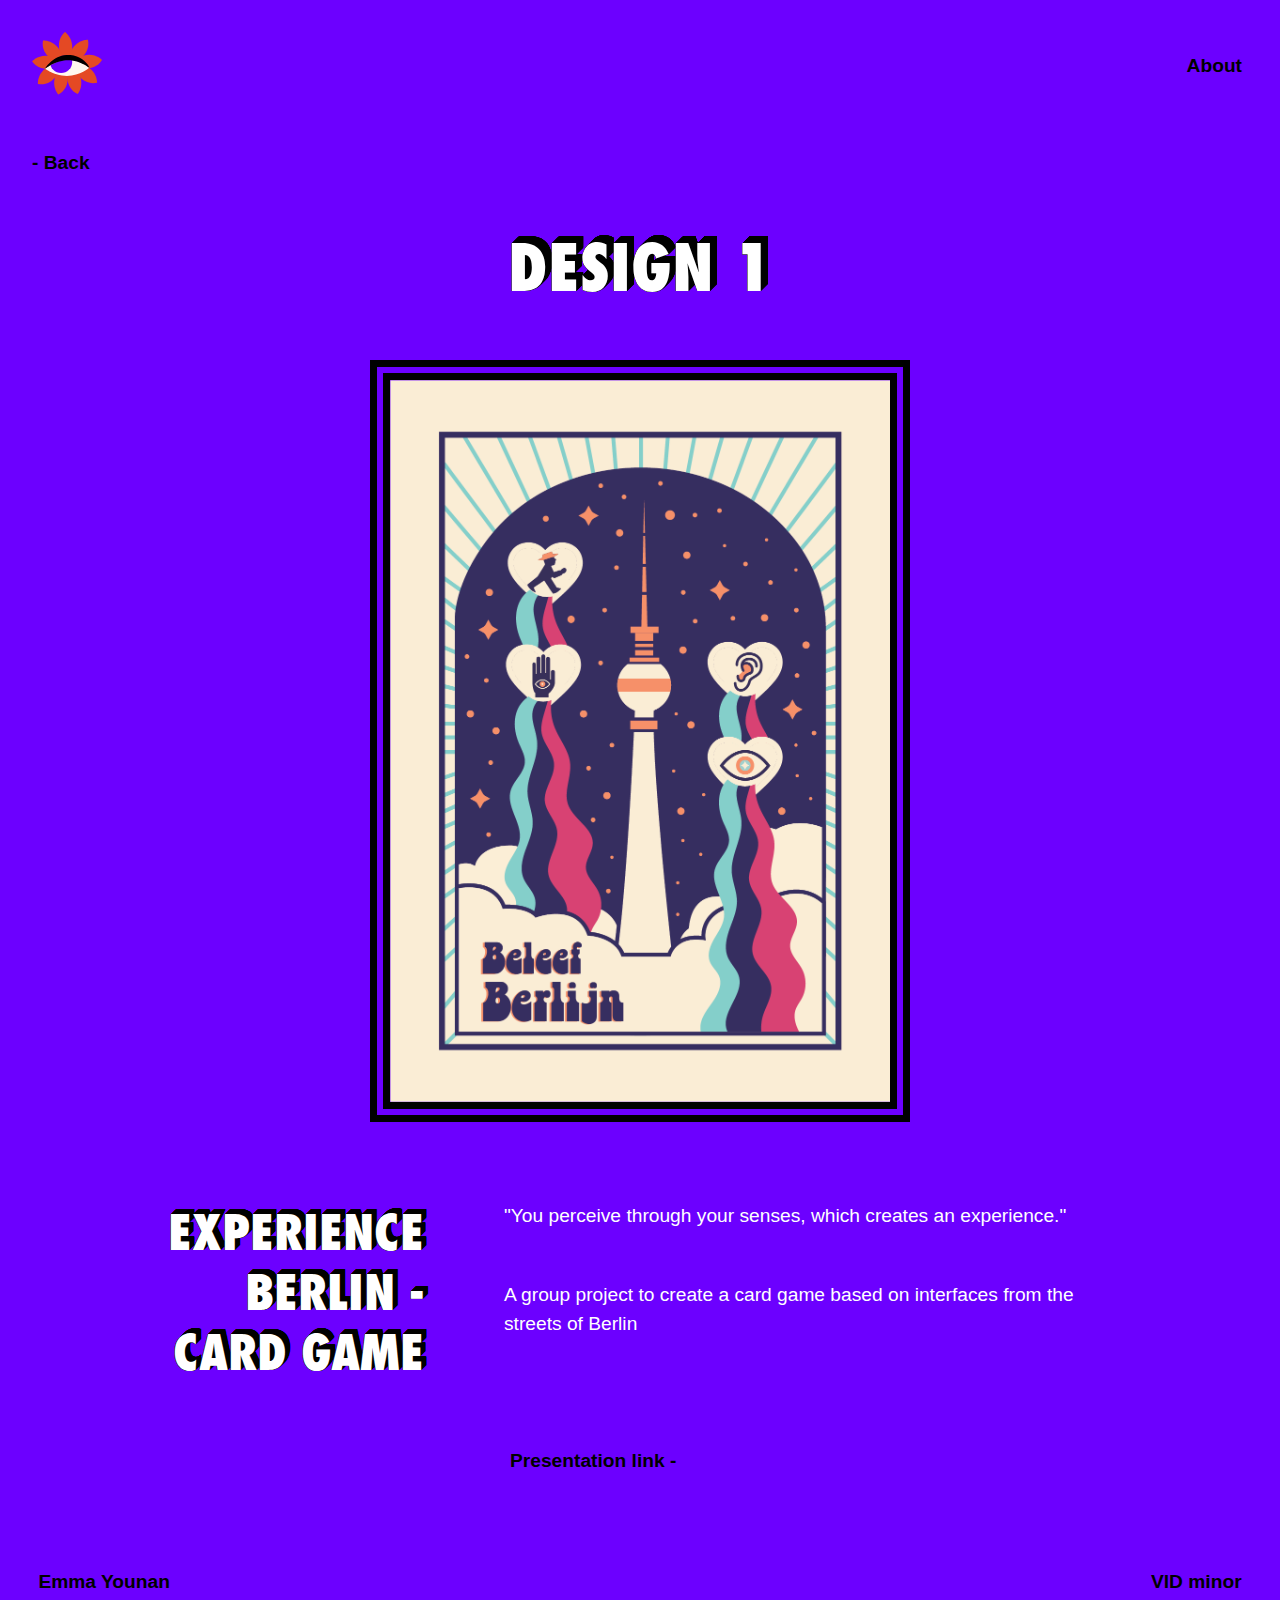
==== design1.html @ 6949d757 "vid-minor pages" ====
<!DOCTYPE html>
<html lang="en">
<head>
    <meta charset="UTF-8">
    <meta name="viewport" content="width=device-width, initial-scale=1.0">
    <title>Design 1</title>
    <link rel="stylesheet" href="styles/styles.css">
</head>
<body>
    <section class="about"> 
        <div class="about-btn-container"><button class="close-about-btn"></button></div>
        <div class="text-container">
            <h3>About</h3>
            <p>text</p>
        </div>
    </section>
    <main class="main-details">
        <header class="header">
            <a href="index.html">
                <svg version="1.1" id="eye-Layer_1" xmlns="http://www.w3.org/2000/svg" xmlns:xlink="http://www.w3.org/1999/xlink" x="0px" y="0px"
                    viewBox="0 0 119.2 106.5" style="enable-background:new 0 0 119.2 106.5;" xml:space="preserve">
                <style type="text/css">
                    .st0{fill:#E44924;}
                    .st1{clip-path:url(#SVGID_2_);fill:#6C00FF;}
                </style>
                <path class="st0" d="M49.8,40.5c0,0-12.3-24.4,6.4-40.5c0,0,18.8,12.7,9.9,40.1L49.8,40.5z"/>
                <path class="st0" d="M39.1,50.1c0,0-24.9-11.3-20.4-35.5c0,0,22.6-2,32.9,25L39.1,50.1z"/>
                <path class="st0" d="M39.6,60.7c0,0-25.6,9.6-39.6-10.7c0,0,14.6-17.4,41-5.6L39.6,60.7z"/>
                <path class="st0" d="M45.5,68c0,0-11.3,24.9-35.5,20.4c0,0-2-22.6,25-32.9L45.5,68z"/>
                <path class="st0" d="M80.1,59.9c0,0,26,8.6,39.1-12.3c0,0-15.3-16.8-41.2-3.9L80.1,59.9z"/>
                <path class="st0" d="M74.5,67.4c0,0,12.3,24.4,36.3,19c0,0,1-22.7-26.3-31.9L74.5,67.4z"/>
                <path class="st0" d="M60.3,68.6c0,0,6.3,26.6-15.6,37.9c0,0-15.4-16.7-0.4-41.4L60.3,68.6z"/>
                <path class="st0" d="M60.7,68.6c0,0-5.3,26.8,17.1,37.2c0,0,14.7-17.3-1.3-41.3L60.7,68.6z"/>
                <path class="st0" d="M76.2,49.4c0,0,24.4-12.3,19-36.3c0,0-22.7-1-31.9,26.3L76.2,49.4z"/>
                <g>
                    <defs>
                        <path id="SVGID_1_" d="M22,62.7c0,0,19.1-15.4,39.3-15.6s36.3,13.9,36.3,13.9S65.1,91,22,62.7z"/>
                    </defs>
                    <use xlink:href="#SVGID_1_"  style="overflow:visible;fill:#FFF8EF;"/>
                    <clipPath id="SVGID_2_">
                        <use xlink:href="#SVGID_1_"  style="overflow:visible;"/>
                    </clipPath>
                    <circle class="st1" cx="40" cy="51.1" r="18.9">
                        <animate id="s1" attributeName="cx" from="40" to="80" begin='0;s2.end' dur="3s" />
                        <animate id="s2" attributeName="cx" from="80" to="40" begin='s1.end;' dur="3s"/>
                    </circle>
                </g>
                <path d="M97.6,61.1c0,0-7-6.4-18.8-10.2c-1.4-0.5-2.9-0.9-4.5-1.2c-8.4-2-18.8-2.4-30.3,1.4c-1.5,0.5-3.1,1.1-4.7,1.7
                    C33.8,55,28,58.2,22,62.7c0,0,5.9-11,18.3-18c1.1-0.6,2.2-1.2,3.3-1.7c4.3-2,9.3-3.5,15-3.8c6.9-0.4,10.7,0.3,15.1,1.6
                    c0.9,0.3,1.8,0.6,2.7,0.9C90.3,46.9,97.6,58.3,97.6,61.1z"/>
                </svg>
            </a>
            <button class="about-btn">About</button>
        </header>
        <div class="back-btn"><a class="back" href="index.html#design1">- Back</a></div>
        <section class="details">
            <h2 class="h2-details">Design 1</h2>
            <a href="https://drive.google.com/file/d/1PI62v6zSw05fAwdqCUBrYeKnzYurOnIq/view?usp=sharing"><img class="image-design1" src="images/back2.png" alt=""></a>
            <div class="body-text-container">
                <h3 class="h3">EXPERIENCE BERLIN - card game</h3>    
                <p class="body-text"> "You perceive through your senses, which creates an experience."
                                      <span class="p-span">A group project to create a card game based on interfaces from the streets of Berlin</span>
                                      <span class="p-span"></span></p>
            </div>   
            <a class="demo-link" href="https://drive.google.com/file/d/1PI62v6zSw05fAwdqCUBrYeKnzYurOnIq/view?usp=sharing">Presentation link -</a>
        </section>
    </main>
    <footer class="details-footer">
        <p>Emma Younan</p>
        <p>VID minor</p>
    </footer>
    <script src="js/main.js"></script>
</body>
</html>
---- styles/styles.css ----
@font-face {
    font-family: Futura-condensed;
    src: url(../fonts/Futura\ Condensed\ Extra\ Bold.otf);
}

body {
    margin: 0px;
    background-color: #6C00FF;
}

.home-main { 
    height: 100vh;
    height: calc(var(--vh, 1vh) * 100);
    scroll-snap-type: y mandatory;
    -webkit-scroll-snap-destination: 0% 0%;
    -webkit-overflow-scrolling: touch;
    overflow-x: hidden;
    overflow-y: auto;
}

.scroll-container {
    max-width: 100%;
    margin: 0 auto;
    margin-top: 100px;
    display: flex;
    flex-wrap: nowrap;
    overflow-x: auto;
    overflow-y: hidden;
    scroll-snap-type: x mandatory;
    -webkit-scroll-snap-destination: 0% 0%;
    -webkit-overflow-scrolling: touch;
    position: relative;
    z-index: 2;
}

.scroll-container::-webkit-scrollbar {
    display: none;
}

h2 {
    scroll-snap-align: center;
    padding-left: 2.1em;
    padding-right: 2.1em;
    color: #000000;
    font-family: Futura-condensed;
    font-size: 4em;
    text-transform: uppercase;
}

.about {
    position: absolute;
    background-color: #E44924;
    height: 100vh;
    height: calc(var(--vh, 1vh) * 100);
    left: 0px;
    right: 0px;
    top: -100%;
    z-index: 5;
    transition: all .5s ease-in-out;
}

.show-about {
    transition: all .5s ease-in-out;
    top: 0;
}

.text-container {
    display: flex;
    justify-content: space-between;
    width: 600px;
    margin: 0 auto;
    margin-top: 150px;
}

.about-btn {
    border: none;
    background-color: transparent;
    font-family: Arial, Helvetica, sans-serif;
    font-weight: bold;
    font-size: 1.2rem;
    color: #000000;
}

.about-btn:hover {
    color: #E44924;
}

.about-btn:focus{
    outline: none;
 }

.about h3 {
    font-size: 5em;
    margin: 0;
    text-shadow: 0px 0px 0px #000000,
    0.1px -0.1px 0px #000000,
    0.2px -0.2px 0px #000000,
    0.3px -0.3px 0px #000000,
    0.4px -0.4px 0px #000000,
    0.5px -0.5px 0px #000000,
    0.6px -0.6px 0px #000000,
    0.7px -0.7px 0px #000000,
    0.8px -0.8px 0px #000000,
    0.9px -0.9px 0px #000000,
    1px -1px 0px #000000,
    1.1px -1.1px 0px #000000,
    1.2px -1.2px 0px #000000,
    1.3px -1.3px 0px #000000,
    1.4px -1.4px 0px #000000,
    1.5px -1.5px 0px #000000,
    1.6px -1.6px 0px #000000,
    1.7px -1.7px 0px #000000,
    1.8px -1.8px 0px #000000,
    1.9px -1.9px 0px #000000,
    2px -2px 0px #000000,
    2.1px -2.1px 0px #000000,
    2.2px -2.2px 0px #000000,
    2.3px -2.3px 0px #000000,
    2.4px -2.4px 0px #000000,
    2.5px -2.5px 0px #000000,
    2.6px -2.6px 0px #000000,
    2.7px -2.7px 0px #000000,
    2.8px -2.8px 0px #000000,
    2.9px -2.9px 0px #000000,
    3px -3px 0px #000000,
    3.1px -3.1px 0px #000000,
    3.2px -3.2px 0px #000000,
    3.3px -3.3px 0px #000000,
    3.4px -3.4px 0px #000000,
    3.5px -3.5px 0px #000000,
    3.6px -3.6px 0px #000000,
    3.7px -3.7px 0px #000000,
    3.8px -3.8px 0px #000000,
    3.9px -3.9px 0px #000000,
    4px -4px 0px #000000,
    4.1px -4.1px 0px #000000,
    4.2px -4.2px 0px #000000,
    4.3px -4.3px 0px #000000,
    4.4px -4.4px 0px #000000,
    4.5px -4.5px 0px #000000,
    4.6px -4.6px 0px #000000,
    4.7px -4.7px 0px #000000,
    4.8px -4.8px 0px #000000,
    4.9px -4.9px 0px #000000,
    5px -5px 0px #000000,
    5.1px -5.1px 0px #000000,
    5.2px -5.2px 0px #000000,
    5.3px -5.3px 0px #000000,
    5.4px -5.4px 0px #000000,
    5.5px -5.5px 0px #000000,
    5.6px -5.6px 0px #000000,
    5.7px -5.7px 0px #000000,
    5.8px -5.8px 0px #000000,
    5.9px -5.9px 0px #000000,
    6px -6px 0px #000000,
    6.1px -6.1px 0px #000000,
    6.2px -6.2px 0px #000000,
    6.3px -6.3px 0px #000000,
    6.4px -6.4px 0px #000000,
    6.5px -6.5px 0px #000000,
    6.6px -6.6px 0px #000000,
    6.7px -6.7px 0px #000000,
    6.8px -6.8px 0px #000000,
    6.9px -6.9px 0px #000000,
    7px -7px 0px #000000;
    color: white;
}

.about p {
    color: black;
    width: 500px;
    padding-left: 100px;
    font-family: Arial, Helvetica, sans-serif;
    font-weight: bold;
}

.about .about-btn-container {
    padding: 2rem;
}

.about .close-about-btn {
    border: none;
    background-color: transparent;
    float: right;
    cursor: pointer;
    width: 40px;
    height: 40px;
    position: relative;
}

.about .close-about-btn:focus {
    outline: none;
}

.about .close-about-btn:before {
    content: "";
    background-color: black;
    width: 0.4em;
    height: 3em;
    top: 0;
    z-index: 1;
    position: absolute;
    transform: rotate(45deg);
}

.about .close-about-btn:after {
    content: "";
    background-color: black;
    width: 0.4em;
    height: 3em;
    top: 0;
    z-index: 1;
    position: absolute;
    transform: rotate(-45deg);
}

.about .close-about-btn:hover:before {
    background-color: #ffffff;
}

.about .close-about-btn:hover:after {
    background-color: #ffffff;
}

h2:hover {
    text-shadow: 0px 0px 0px #000000,
    0.1px -0.1px 0px #000000,
    0.2px -0.2px 0px #000000,
    0.3px -0.3px 0px #000000,
    0.4px -0.4px 0px #000000,
    0.5px -0.5px 0px #000000,
    0.6px -0.6px 0px #000000,
    0.7px -0.7px 0px #000000,
    0.8px -0.8px 0px #000000,
    0.9px -0.9px 0px #000000,
    1px -1px 0px #000000,
    1.1px -1.1px 0px #000000,
    1.2px -1.2px 0px #000000,
    1.3px -1.3px 0px #000000,
    1.4px -1.4px 0px #000000,
    1.5px -1.5px 0px #000000,
    1.6px -1.6px 0px #000000,
    1.7px -1.7px 0px #000000,
    1.8px -1.8px 0px #000000,
    1.9px -1.9px 0px #000000,
    2px -2px 0px #000000,
    2.1px -2.1px 0px #000000,
    2.2px -2.2px 0px #000000,
    2.3px -2.3px 0px #000000,
    2.4px -2.4px 0px #000000,
    2.5px -2.5px 0px #000000,
    2.6px -2.6px 0px #000000,
    2.7px -2.7px 0px #000000,
    2.8px -2.8px 0px #000000,
    2.9px -2.9px 0px #000000,
    3px -3px 0px #000000,
    3.1px -3.1px 0px #000000,
    3.2px -3.2px 0px #000000,
    3.3px -3.3px 0px #000000,
    3.4px -3.4px 0px #000000,
    3.5px -3.5px 0px #000000,
    3.6px -3.6px 0px #000000,
    3.7px -3.7px 0px #000000,
    3.8px -3.8px 0px #000000,
    3.9px -3.9px 0px #000000,
    4px -4px 0px #000000,
    4.1px -4.1px 0px #000000,
    4.2px -4.2px 0px #000000,
    4.3px -4.3px 0px #000000,
    4.4px -4.4px 0px #000000,
    4.5px -4.5px 0px #000000,
    4.6px -4.6px 0px #000000,
    4.7px -4.7px 0px #000000,
    4.8px -4.8px 0px #000000,
    4.9px -4.9px 0px #000000,
    5px -5px 0px #000000,
    5.1px -5.1px 0px #000000,
    5.2px -5.2px 0px #000000,
    5.3px -5.3px 0px #000000,
    5.4px -5.4px 0px #000000,
    5.5px -5.5px 0px #000000,
    5.6px -5.6px 0px #000000,
    5.7px -5.7px 0px #000000,
    5.8px -5.8px 0px #000000,
    5.9px -5.9px 0px #000000,
    6px -6px 0px #000000,
    6.1px -6.1px 0px #000000,
    6.2px -6.2px 0px #000000,
    6.3px -6.3px 0px #000000,
    6.4px -6.4px 0px #000000,
    6.5px -6.5px 0px #000000,
    6.6px -6.6px 0px #000000,
    6.7px -6.7px 0px #000000,
    6.8px -6.8px 0px #000000,
    6.9px -6.9px 0px #000000,
    7px -7px 0px #000000;
    color: white;
}

.scroll-container a:nth-of-type(1) article h2 {
    padding-left: 8em;
    width: 263px;
}

.scroll-container a:nth-of-type(2) article h2 {
    width: 703px;
}

.scroll-container a:nth-of-type(3) article h2 {
    width: 469px;
}

.scroll-container a:nth-of-type(4) article h2 {
    width: 525px;
}

.scroll-container a:nth-of-type(5) article h2 {
    width: 410px;
}

.scroll-container a:nth-of-type(6) article h2 {
    width: 414px;
}

.scroll-container a:nth-of-type(7) article h2 {
    width: 350px;
}

.scroll-container a:nth-of-type(8) article h2 {
    width: 260px;
}

.scroll-container a:nth-of-type(9) article h2 {
    padding-right: 7em;
    width: 263px;
}

.home-footer {
    position: absolute;
    bottom: 20px;
    display: flex;
    flex-direction: row;
    justify-content: space-between;
    margin: 0 auto;
    left: 40px;
    right: 40px;
    font-family: Arial, Helvetica, sans-serif;
    font-weight: bold;
    font-size: 1.2em;
    color: #000000;
}

.details-footer {
    display: flex;
    justify-content: space-between;
    font-family: Arial, Helvetica, sans-serif;
    font-weight: bold;
    padding-right: 2em;
    padding-left: 2em;
    font-size: 1.2em;
    color: #000000;
}

a {
    text-decoration: none;
    color: #000000;
}

a:hover {
    text-decoration: none;
    color: #E44924;
}

.header {
    display: flex;
    justify-content: space-between;
    padding: 2rem;
    font-family: Arial, Helvetica, sans-serif;
    font-weight: bold;
    font-size: 1.2em;
}

#eye-Layer_1 {
    width: 70px;
}

#eye-Layer_1:hover {
    animation-name: rotate-eye;
    animation-duration: 2s;
    animation-iteration-count: infinite;
}

@keyframes rotate-eye {
    0% {

    }
    100% {
        transform: rotate(360deg);
    }   
}

main section.details {
    height: 100%;
}

main section.details img {
    width: 100%;
    margin: 0 auto;
    display: block;
}

main section.details h2.h2-details {
    padding: 0;
    text-align: center;
    text-shadow: 0px 0px 0px #000000,
    0.1px -0.1px 0px #000000,
    0.2px -0.2px 0px #000000,
    0.3px -0.3px 0px #000000,
    0.4px -0.4px 0px #000000,
    0.5px -0.5px 0px #000000,
    0.6px -0.6px 0px #000000,
    0.7px -0.7px 0px #000000,
    0.8px -0.8px 0px #000000,
    0.9px -0.9px 0px #000000,
    1px -1px 0px #000000,
    1.1px -1.1px 0px #000000,
    1.2px -1.2px 0px #000000,
    1.3px -1.3px 0px #000000,
    1.4px -1.4px 0px #000000,
    1.5px -1.5px 0px #000000,
    1.6px -1.6px 0px #000000,
    1.7px -1.7px 0px #000000,
    1.8px -1.8px 0px #000000,
    1.9px -1.9px 0px #000000,
    2px -2px 0px #000000,
    2.1px -2.1px 0px #000000,
    2.2px -2.2px 0px #000000,
    2.3px -2.3px 0px #000000,
    2.4px -2.4px 0px #000000,
    2.5px -2.5px 0px #000000,
    2.6px -2.6px 0px #000000,
    2.7px -2.7px 0px #000000,
    2.8px -2.8px 0px #000000,
    2.9px -2.9px 0px #000000,
    3px -3px 0px #000000,
    3.1px -3.1px 0px #000000,
    3.2px -3.2px 0px #000000,
    3.3px -3.3px 0px #000000,
    3.4px -3.4px 0px #000000,
    3.5px -3.5px 0px #000000,
    3.6px -3.6px 0px #000000,
    3.7px -3.7px 0px #000000,
    3.8px -3.8px 0px #000000,
    3.9px -3.9px 0px #000000,
    4px -4px 0px #000000,
    4.1px -4.1px 0px #000000,
    4.2px -4.2px 0px #000000,
    4.3px -4.3px 0px #000000,
    4.4px -4.4px 0px #000000,
    4.5px -4.5px 0px #000000,
    4.6px -4.6px 0px #000000,
    4.7px -4.7px 0px #000000,
    4.8px -4.8px 0px #000000,
    4.9px -4.9px 0px #000000,
    5px -5px 0px #000000,
    5.1px -5.1px 0px #000000,
    5.2px -5.2px 0px #000000,
    5.3px -5.3px 0px #000000,
    5.4px -5.4px 0px #000000,
    5.5px -5.5px 0px #000000,
    5.6px -5.6px 0px #000000,
    5.7px -5.7px 0px #000000,
    5.8px -5.8px 0px #000000,
    5.9px -5.9px 0px #000000,
    6px -6px 0px #000000,
    6.1px -6.1px 0px #000000,
    6.2px -6.2px 0px #000000,
    6.3px -6.3px 0px #000000,
    6.4px -6.4px 0px #000000,
    6.5px -6.5px 0px #000000,
    6.6px -6.6px 0px #000000,
    6.7px -6.7px 0px #000000,
    6.8px -6.8px 0px #000000,
    6.9px -6.9px 0px #000000,
    7px -7px 0px #000000;
    color: white;
}

main section.details {
    padding-left: 10rem;
    padding-right: 10rem;
    padding-bottom: 5em;
    margin-top: 30px;
}

main section.details img {
    border: 20px double black;
}

.back {
    font-family: Arial, Helvetica, sans-serif;
    font-weight: bold;
    font-size: 1.2em;
    padding-left: 2rem;
}

.back-btn {
    margin-top: 20px;
}

.demo-link {
    font-family: Arial, Helvetica, sans-serif;
    font-weight: bold;
    font-size: 1.2em;
    padding-top: 20px;
    display: block;
    margin-left: 350px;
}

.body-text {
    font-family: Arial, Helvetica, sans-serif;
    font-size: 1.2em;
    color: #ffffff;
    line-height: 1.5em;
    width: 700px;
    margin-top: 0;
}

.body-text-container {
    display: flex;
    justify-content: space-between;
    margin-top: 80px;
}

.h3 {
    margin-top: 0;
    font-size: 3em;
    padding-right: 80px;
    width: 300px;
    text-transform: uppercase;
    text-align: right;
    font-family: Futura-condensed;
    color: #ffffff;
    text-shadow: 0px 0px 0px #000000,
    0.1px -0.1px 0px #000000,
    0.2px -0.2px 0px #000000,
    0.3px -0.3px 0px #000000,
    0.4px -0.4px 0px #000000,
    0.5px -0.5px 0px #000000,
    0.6px -0.6px 0px #000000,
    0.7px -0.7px 0px #000000,
    0.8px -0.8px 0px #000000,
    0.9px -0.9px 0px #000000,
    1px -1px 0px #000000,
    1.1px -1.1px 0px #000000,
    1.2px -1.2px 0px #000000,
    1.3px -1.3px 0px #000000,
    1.4px -1.4px 0px #000000,
    1.5px -1.5px 0px #000000,
    1.6px -1.6px 0px #000000,
    1.7px -1.7px 0px #000000,
    1.8px -1.8px 0px #000000,
    1.9px -1.9px 0px #000000,
    2px -2px 0px #000000,
    2.1px -2.1px 0px #000000,
    2.2px -2.2px 0px #000000,
    2.3px -2.3px 0px #000000,
    2.4px -2.4px 0px #000000,
    2.5px -2.5px 0px #000000,
    2.6px -2.6px 0px #000000,
    2.7px -2.7px 0px #000000,
    2.8px -2.8px 0px #000000,
    2.9px -2.9px 0px #000000,
    3px -3px 0px #000000,
    3.1px -3.1px 0px #000000,
    3.2px -3.2px 0px #000000,
    3.3px -3.3px 0px #000000,
    3.4px -3.4px 0px #000000,
    3.5px -3.5px 0px #000000,
    3.6px -3.6px 0px #000000,
    3.7px -3.7px 0px #000000,
    3.8px -3.8px 0px #000000,
    3.9px -3.9px 0px #000000,
    4px -4px 0px #000000,
    4.1px -4.1px 0px #000000,
    4.2px -4.2px 0px #000000,
    4.3px -4.3px 0px #000000,
    4.4px -4.4px 0px #000000,
    4.5px -4.5px 0px #000000,
    4.6px -4.6px 0px #000000,
    4.7px -4.7px 0px #000000,
    4.8px -4.8px 0px #000000,
    4.9px -4.9px 0px #000000,
    5px -5px 0px #000000;
}

.p-span:nth-of-type(1) {
    display: block;
    margin-top: 50px;
}

.p-span:nth-of-type(2) {
    display: block;
    margin-top: 10px;
}

img:hover {
    -webkit-filter: hue-rotate(90deg);
    filter: hue-rotate(90deg);
    /* -webkit-filter: invert(.8);
    filter: invert(.8); */
  }

a:focus {
    border: none;
    outline: none;
}

.section-imagery {
    margin-bottom: 150px;
}

section.details a img.image-design1 {
    width: 500px;
}
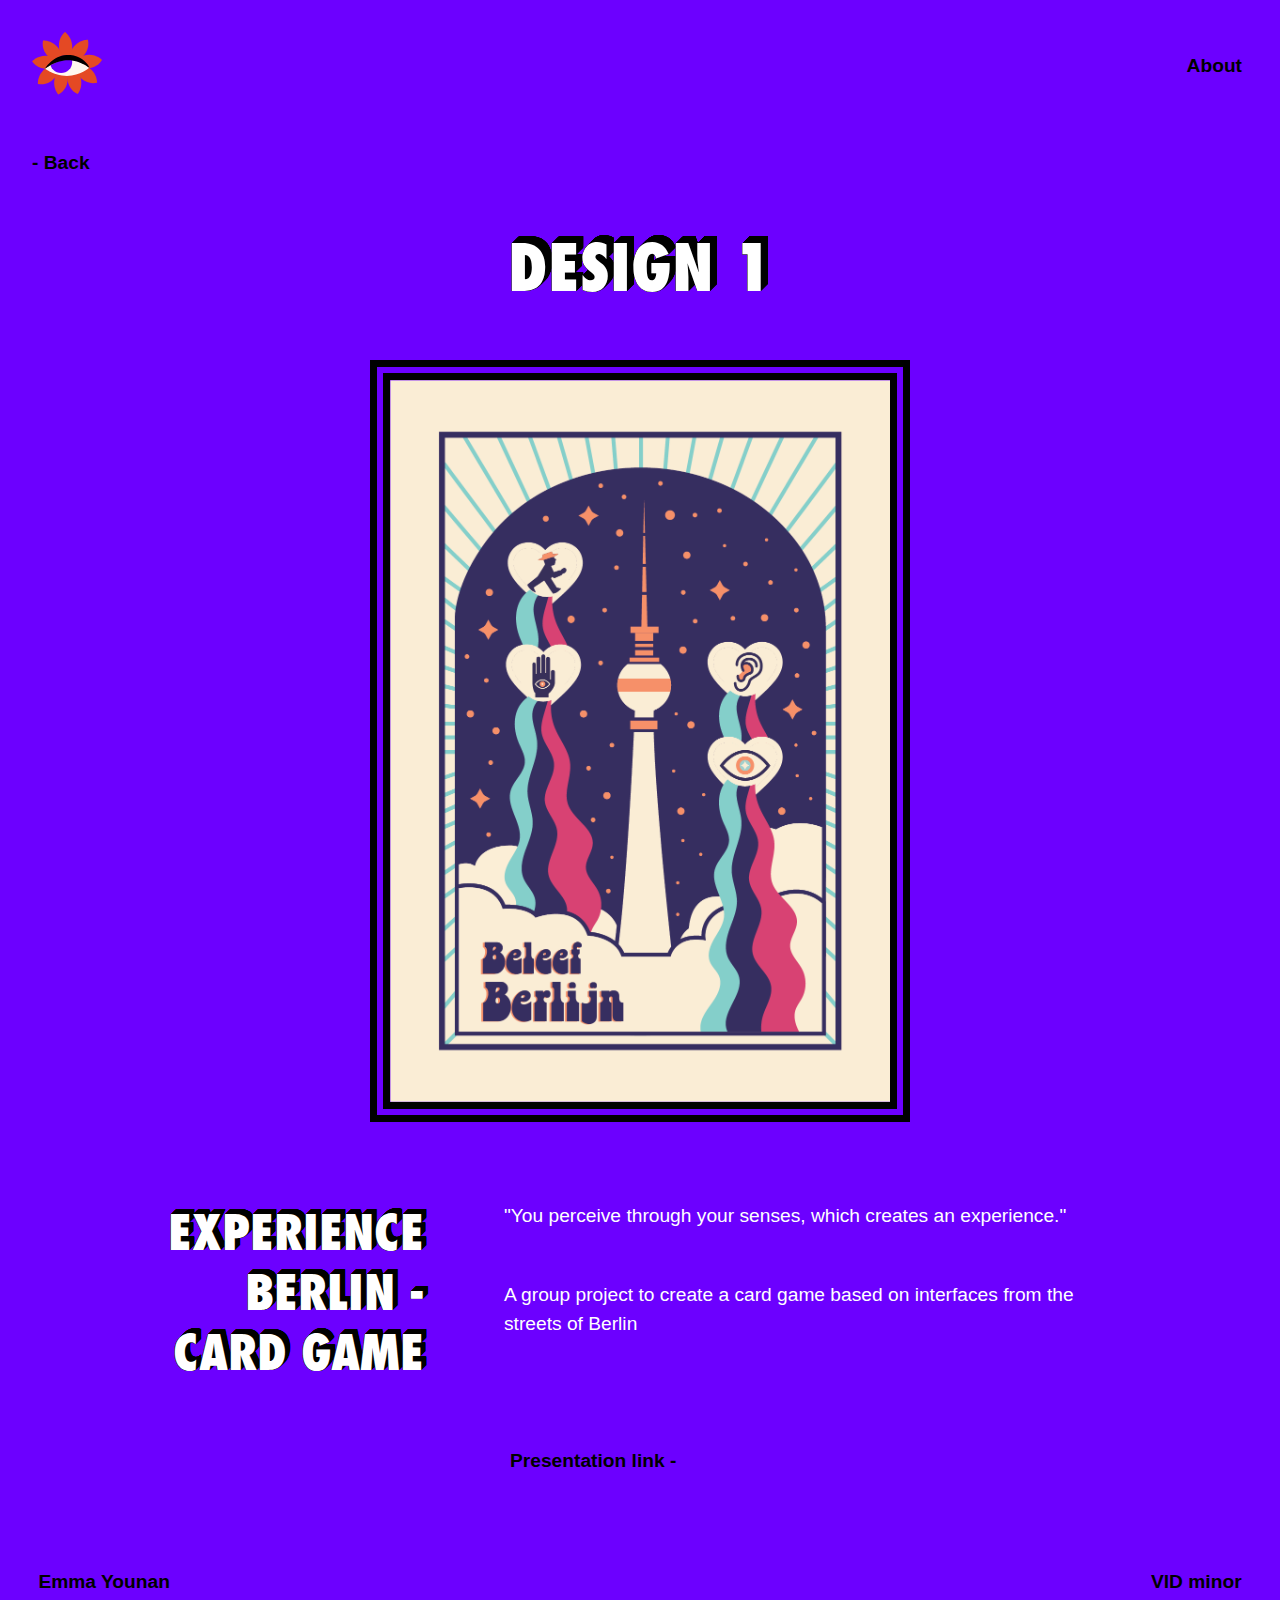
==== commit b0c99969: "about text" ====
--- a/design1.html
+++ b/design1.html
@@ -7,11 +7,11 @@
     <link rel="stylesheet" href="styles/styles.css">
 </head>
 <body>
-    <section class="about"> 
+    <section class="about">
         <div class="about-btn-container"><button class="close-about-btn"></button></div>
         <div class="text-container">
-            <h3>About</h3>
-            <p>text</p>
+            <h3 class="h3-about">VID Minor 2020</h3>
+            <p class="p-about">In this website, you will find a collection of projects that I worked on during the Visual Interface Design Minor.  With a section about developing my own illustration and animation style.</p>
         </div>
     </section>
     <main class="main-details">
--- a/styles/styles.css
+++ b/styles/styles.css
@@ -69,7 +69,7 @@
     justify-content: space-between;
     width: 600px;
     margin: 0 auto;
-    margin-top: 150px;
+    margin-top: 130px;
 }
 
 .about-btn {
@@ -89,9 +89,11 @@
     outline: none;
  }
 
-.about h3 {
+.about .h3-about {
     font-size: 5em;
     margin: 0;
+    font-family: Futura-condensed;
+    text-transform: uppercase;
     text-shadow: 0px 0px 0px #000000,
     0.1px -0.1px 0px #000000,
     0.2px -0.2px 0px #000000,
@@ -164,14 +166,17 @@
     6.9px -6.9px 0px #000000,
     7px -7px 0px #000000;
     color: white;
-}
-
-.about p {
+    text-align: right;
+}
+
+.about .p-about {
     color: black;
-    width: 500px;
-    padding-left: 100px;
+    width: 900px;
+    padding-left: 90px;
     font-family: Arial, Helvetica, sans-serif;
     font-weight: bold;
+    font-size: 1.2em;
+    line-height: 1.6em;
 }
 
 .about .about-btn-container {
@@ -624,3 +629,6 @@
     width: 500px;
 }
 
+.h3-about {
+
+}
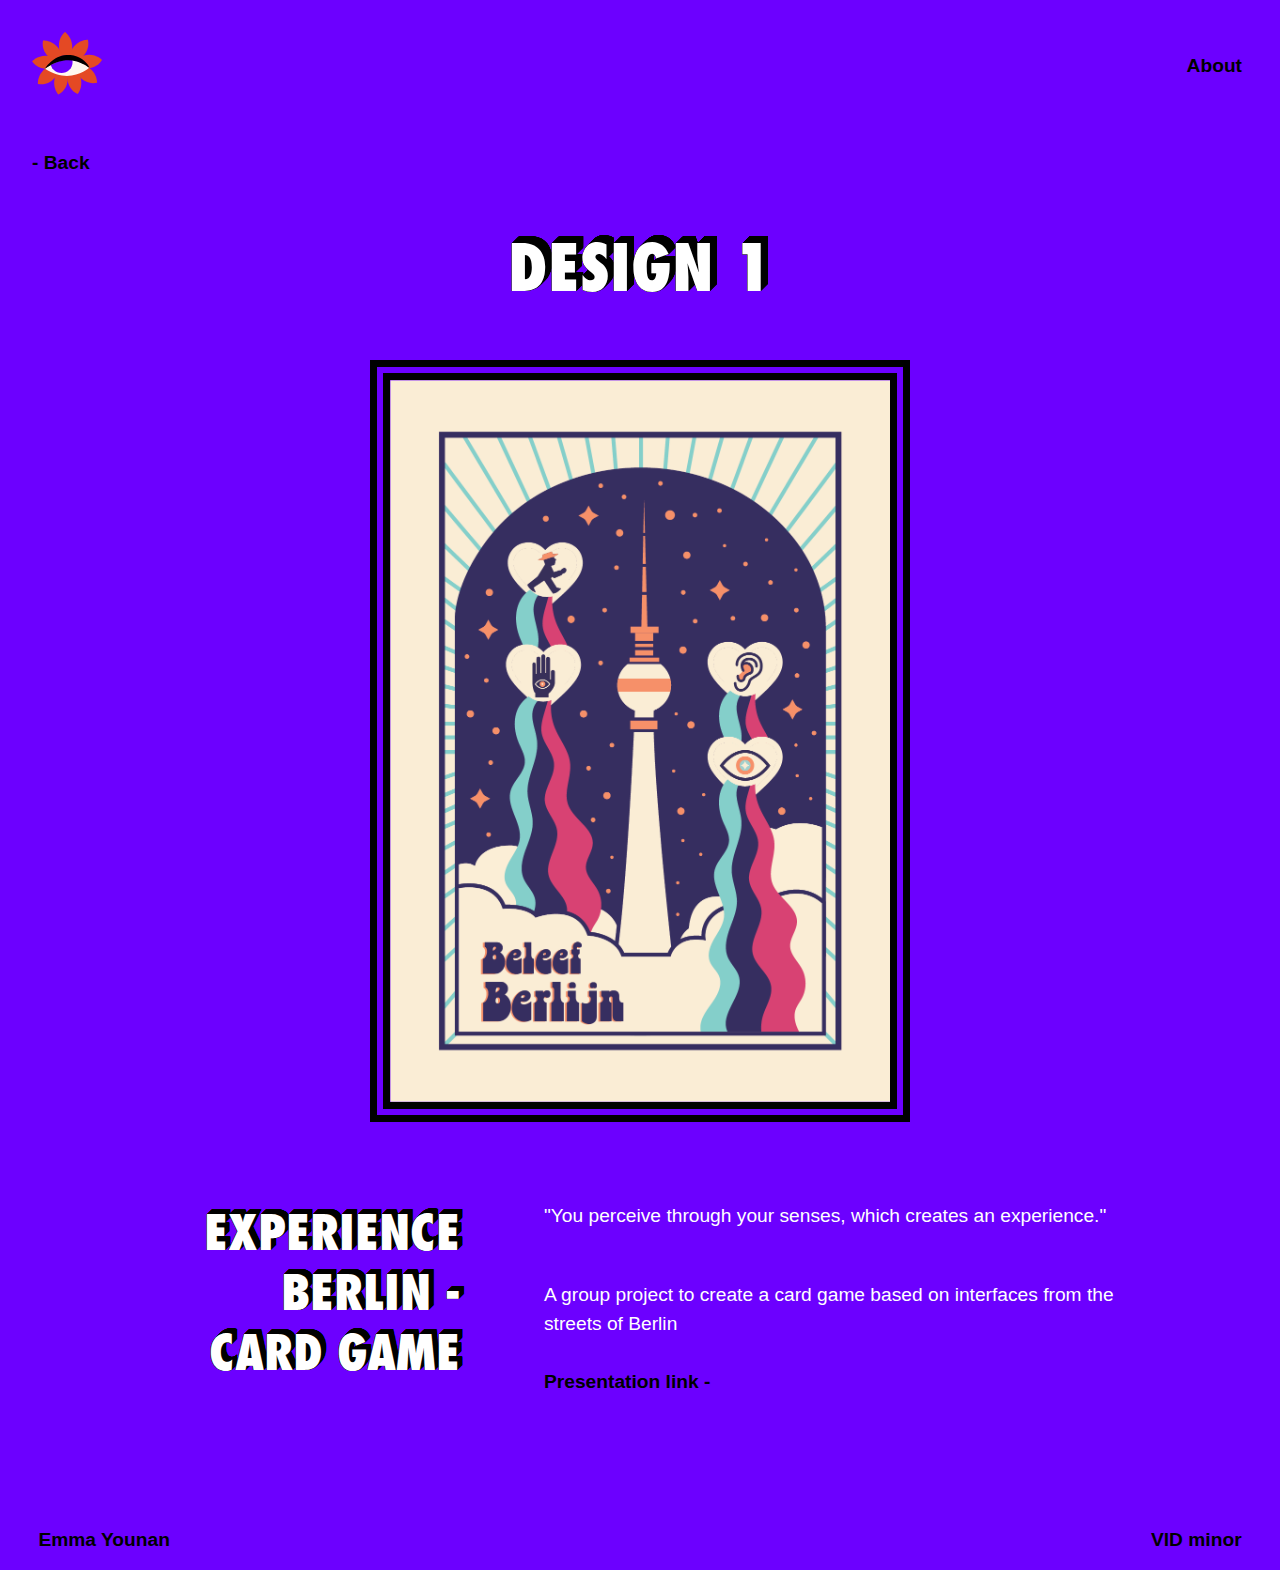
==== commit 6afb2b10: "done" ====
--- a/design1.html
+++ b/design1.html
@@ -60,9 +60,9 @@
                 <h3 class="h3">EXPERIENCE BERLIN - card game</h3>    
                 <p class="body-text"> "You perceive through your senses, which creates an experience."
                                       <span class="p-span">A group project to create a card game based on interfaces from the streets of Berlin</span>
-                                      <span class="p-span"></span></p>
+                                      <span class="p-span"></span>
+                                      <a class="demo-link" href="https://drive.google.com/file/d/1PI62v6zSw05fAwdqCUBrYeKnzYurOnIq/view?usp=sharing">Presentation link -</a></p>
             </div>   
-            <a class="demo-link" href="https://drive.google.com/file/d/1PI62v6zSw05fAwdqCUBrYeKnzYurOnIq/view?usp=sharing">Presentation link -</a>
         </section>
     </main>
     <footer class="details-footer">
--- a/styles/styles.css
+++ b/styles/styles.css
@@ -20,6 +20,7 @@
 
 .scroll-container {
     max-width: 100%;
+    height: 350px;
     margin: 0 auto;
     margin-top: 100px;
     display: flex;
@@ -37,14 +38,85 @@
     display: none;
 }
 
+.scroll-container a {
+    scroll-snap-align: center;
+    margin-right: 7em;
+    margin-left: 7em;
+}
+.scroll-container a:first-of-type {
+    margin-left: 30em;
+}
+.scroll-container a:last-of-type {
+    padding-right: 30em;
+}
+
+.scroll-container a:nth-of-type(1) article {
+    position: relative;
+    width: 265px;
+}
+.scroll-container a:nth-of-type(2) article {
+    position: relative;
+    width: 705px;
+}
+.scroll-container a:nth-of-type(3) article {
+    position: relative;
+    width: 471px;
+}
+.scroll-container a:nth-of-type(4) article {
+    position: relative;
+    width: 527px;
+}
+.scroll-container a:nth-of-type(5) article {
+    position: relative;
+    width: 412px;
+}
+.scroll-container a:nth-of-type(6) article {
+    position: relative;
+    width: 416px;
+}
+.scroll-container a:nth-of-type(7) article {
+    position: relative;
+    width: 393px;
+}
+.scroll-container a:nth-of-type(8) article {
+    position: relative;
+    width: 362px;
+}
+.scroll-container a:nth-of-type(9) article {
+    position: relative;
+    width: 265px;
+}
+
+.scroll-container article img {
+    position: absolute;
+    left: 1px;
+    right: 1px;
+    width: 300px;
+    display: block;
+    margin: 0 auto;
+}
+
 h2 {
-    scroll-snap-align: center;
-    padding-left: 2.1em;
-    padding-right: 2.1em;
     color: #000000;
     font-family: Futura-condensed;
     font-size: 4em;
     text-transform: uppercase;
+}
+
+.scroll-container h2 {
+    position: absolute;
+    left: 1px;
+    right: 1px;
+    top: 25%;
+    margin: 0 auto;
+    text-align: center;
+    margin-top: 0;
+    color: #000000;
+    font-family: Futura-condensed;
+    font-size: 4em;
+    text-transform: uppercase;
+    width: auto;
+    z-index: 2;
 }
 
 .about {
@@ -227,118 +299,8 @@
     background-color: #ffffff;
 }
 
-h2:hover {
-    text-shadow: 0px 0px 0px #000000,
-    0.1px -0.1px 0px #000000,
-    0.2px -0.2px 0px #000000,
-    0.3px -0.3px 0px #000000,
-    0.4px -0.4px 0px #000000,
-    0.5px -0.5px 0px #000000,
-    0.6px -0.6px 0px #000000,
-    0.7px -0.7px 0px #000000,
-    0.8px -0.8px 0px #000000,
-    0.9px -0.9px 0px #000000,
-    1px -1px 0px #000000,
-    1.1px -1.1px 0px #000000,
-    1.2px -1.2px 0px #000000,
-    1.3px -1.3px 0px #000000,
-    1.4px -1.4px 0px #000000,
-    1.5px -1.5px 0px #000000,
-    1.6px -1.6px 0px #000000,
-    1.7px -1.7px 0px #000000,
-    1.8px -1.8px 0px #000000,
-    1.9px -1.9px 0px #000000,
-    2px -2px 0px #000000,
-    2.1px -2.1px 0px #000000,
-    2.2px -2.2px 0px #000000,
-    2.3px -2.3px 0px #000000,
-    2.4px -2.4px 0px #000000,
-    2.5px -2.5px 0px #000000,
-    2.6px -2.6px 0px #000000,
-    2.7px -2.7px 0px #000000,
-    2.8px -2.8px 0px #000000,
-    2.9px -2.9px 0px #000000,
-    3px -3px 0px #000000,
-    3.1px -3.1px 0px #000000,
-    3.2px -3.2px 0px #000000,
-    3.3px -3.3px 0px #000000,
-    3.4px -3.4px 0px #000000,
-    3.5px -3.5px 0px #000000,
-    3.6px -3.6px 0px #000000,
-    3.7px -3.7px 0px #000000,
-    3.8px -3.8px 0px #000000,
-    3.9px -3.9px 0px #000000,
-    4px -4px 0px #000000,
-    4.1px -4.1px 0px #000000,
-    4.2px -4.2px 0px #000000,
-    4.3px -4.3px 0px #000000,
-    4.4px -4.4px 0px #000000,
-    4.5px -4.5px 0px #000000,
-    4.6px -4.6px 0px #000000,
-    4.7px -4.7px 0px #000000,
-    4.8px -4.8px 0px #000000,
-    4.9px -4.9px 0px #000000,
-    5px -5px 0px #000000,
-    5.1px -5.1px 0px #000000,
-    5.2px -5.2px 0px #000000,
-    5.3px -5.3px 0px #000000,
-    5.4px -5.4px 0px #000000,
-    5.5px -5.5px 0px #000000,
-    5.6px -5.6px 0px #000000,
-    5.7px -5.7px 0px #000000,
-    5.8px -5.8px 0px #000000,
-    5.9px -5.9px 0px #000000,
-    6px -6px 0px #000000,
-    6.1px -6.1px 0px #000000,
-    6.2px -6.2px 0px #000000,
-    6.3px -6.3px 0px #000000,
-    6.4px -6.4px 0px #000000,
-    6.5px -6.5px 0px #000000,
-    6.6px -6.6px 0px #000000,
-    6.7px -6.7px 0px #000000,
-    6.8px -6.8px 0px #000000,
-    6.9px -6.9px 0px #000000,
-    7px -7px 0px #000000;
-    color: white;
-}
-
-.scroll-container a:nth-of-type(1) article h2 {
-    padding-left: 8em;
-    width: 263px;
-}
-
-.scroll-container a:nth-of-type(2) article h2 {
-    width: 703px;
-}
-
-.scroll-container a:nth-of-type(3) article h2 {
-    width: 469px;
-}
-
-.scroll-container a:nth-of-type(4) article h2 {
-    width: 525px;
-}
-
-.scroll-container a:nth-of-type(5) article h2 {
-    width: 410px;
-}
-
-.scroll-container a:nth-of-type(6) article h2 {
-    width: 414px;
-}
-
-.scroll-container a:nth-of-type(7) article h2 {
-    width: 350px;
-}
-
-.scroll-container a:nth-of-type(8) article h2 {
-    width: 260px;
-}
-
-.scroll-container a:nth-of-type(9) article h2 {
-    padding-right: 7em;
-    width: 263px;
-}
+
+
 
 .home-footer {
     position: absolute;
@@ -516,10 +478,9 @@
 .demo-link {
     font-family: Arial, Helvetica, sans-serif;
     font-weight: bold;
-    font-size: 1.2em;
-    padding-top: 20px;
+    font-size: 1.2rem;
     display: block;
-    margin-left: 350px;
+    margin-top: 30px;
 }
 
 .body-text {
@@ -527,7 +488,7 @@
     font-size: 1.2em;
     color: #ffffff;
     line-height: 1.5em;
-    width: 700px;
+    width: 60%;
     margin-top: 0;
 }
 
@@ -629,6 +590,251 @@
     width: 500px;
 }
 
-.h3-about {
-
-}
+.gifs  img {
+    opacity: 0;
+    transition: all 0.3s;
+}
+
+.in-view  img {
+    opacity: 1;
+    transition: all 0.3s;
+}
+
+.scroll-container a:nth-of-type(7) h2 {
+    text-align: center;
+}
+
+.scroll-container a:nth-of-type(7) .in-view h2::before {
+    content: "TYPOGRAPHY";
+    position: absolute;
+    top: 0;
+    left: 1px;
+    right: 1px;
+    margin: 0 auto;
+    animation-name: drop;
+    animation-duration: 1s;
+    animation-iteration-count: infinite;
+    animation-timing-function: ease-in-out;
+    transition: all 1s;
+    
+}
+.scroll-container a:nth-of-type(7) .in-view h2::after {
+    content: "TYPOGRAPHY";
+    position: absolute;
+    top: 0;
+    left: 1px;
+    right: 1px;
+    margin: 0 auto;
+    animation-name: drop2;
+    animation-duration: 1s;
+    animation-iteration-count: infinite;
+    animation-timing-function: ease-in-out;
+    transition: all 1s;
+    
+}
+
+.scroll-container a:nth-of-type(7):hover .in-view h2::before {
+    color: yellow;
+    
+}
+.scroll-container a:nth-of-type(7):hover .in-view h2::after {
+    color: yellow;
+    
+}
+
+@keyframes drop {
+    0%{
+        top: 0;
+        
+    }
+    100%{
+        top: 70px;
+        color: #E44924;
+    }
+}
+
+@keyframes drop2 {
+    0%{
+        top: 0;
+        
+    }
+    100%{
+        top: 140px;  
+        color: #E44924;
+    }
+}
+
+.in-view h2 {
+    text-shadow: 0px 0px 0px #000000,
+    0.1px -0.1px 0px #000000,
+    0.2px -0.2px 0px #000000,
+    0.3px -0.3px 0px #000000,
+    0.4px -0.4px 0px #000000,
+    0.5px -0.5px 0px #000000,
+    0.6px -0.6px 0px #000000,
+    0.7px -0.7px 0px #000000,
+    0.8px -0.8px 0px #000000,
+    0.9px -0.9px 0px #000000,
+    1px -1px 0px #000000,
+    1.1px -1.1px 0px #000000,
+    1.2px -1.2px 0px #000000,
+    1.3px -1.3px 0px #000000,
+    1.4px -1.4px 0px #000000,
+    1.5px -1.5px 0px #000000,
+    1.6px -1.6px 0px #000000,
+    1.7px -1.7px 0px #000000,
+    1.8px -1.8px 0px #000000,
+    1.9px -1.9px 0px #000000,
+    2px -2px 0px #000000,
+    2.1px -2.1px 0px #000000,
+    2.2px -2.2px 0px #000000,
+    2.3px -2.3px 0px #000000,
+    2.4px -2.4px 0px #000000,
+    2.5px -2.5px 0px #000000,
+    2.6px -2.6px 0px #000000,
+    2.7px -2.7px 0px #000000,
+    2.8px -2.8px 0px #000000,
+    2.9px -2.9px 0px #000000,
+    3px -3px 0px #000000,
+    3.1px -3.1px 0px #000000,
+    3.2px -3.2px 0px #000000,
+    3.3px -3.3px 0px #000000,
+    3.4px -3.4px 0px #000000,
+    3.5px -3.5px 0px #000000,
+    3.6px -3.6px 0px #000000,
+    3.7px -3.7px 0px #000000,
+    3.8px -3.8px 0px #000000,
+    3.9px -3.9px 0px #000000,
+    4px -4px 0px #000000,
+    4.1px -4.1px 0px #000000,
+    4.2px -4.2px 0px #000000,
+    4.3px -4.3px 0px #000000,
+    4.4px -4.4px 0px #000000,
+    4.5px -4.5px 0px #000000,
+    4.6px -4.6px 0px #000000,
+    4.7px -4.7px 0px #000000,
+    4.8px -4.8px 0px #000000,
+    4.9px -4.9px 0px #000000,
+    5px -5px 0px #000000,
+    5.1px -5.1px 0px #000000,
+    5.2px -5.2px 0px #000000,
+    5.3px -5.3px 0px #000000,
+    5.4px -5.4px 0px #000000,
+    5.5px -5.5px 0px #000000,
+    5.6px -5.6px 0px #000000,
+    5.7px -5.7px 0px #000000,
+    5.8px -5.8px 0px #000000,
+    5.9px -5.9px 0px #000000,
+    6px -6px 0px #000000,
+    6.1px -6.1px 0px #000000,
+    6.2px -6.2px 0px #000000,
+    6.3px -6.3px 0px #000000,
+    6.4px -6.4px 0px #000000,
+    6.5px -6.5px 0px #000000,
+    6.6px -6.6px 0px #000000,
+    6.7px -6.7px 0px #000000,
+    6.8px -6.8px 0px #000000,
+    6.9px -6.9px 0px #000000,
+    7px -7px 0px #000000;
+    color: white;
+}
+
+.float {
+    animation-name: float;
+    animation-duration: 2s;
+    animation-iteration-count: infinite;
+    animation-timing-function: ease-in-out;
+}
+
+@keyframes float {
+    0% {
+        top: 60px;
+    }
+    50% {
+        top: 30px;
+    }
+    100% {
+        top: 60px;
+    }
+}
+
+.scroll-container article .trill {
+    animation-name: trill;
+    animation-duration: 3s;
+    animation-iteration-count: infinite;
+    animation-timing-function: ease-in-out;
+    width: 240px;
+    top: 20px;
+}
+
+@keyframes trill {
+    0% {
+        transform: rotateZ(25deg);
+    }
+    50% {
+        transform: rotateZ(-25deg);
+    }
+    100% {
+        transform: rotateZ(25deg);
+    }
+}
+
+.cards {
+    top: 40px;
+}
+
+.scroll-container article .circle {
+    top: 20px;
+    width: 210px;
+}
+
+.scroll-container article .extra {
+    width: 250px;
+    animation-name: float;
+    animation-duration: 2s;
+    animation-iteration-count: infinite;
+    animation-timing-function: ease-in-out;
+}
+
+.ml6 {
+    position: absolute;
+    display: none;
+    left: 1px;
+    right: 1px;
+    margin: 0 auto;
+    top: 100px;
+    text-align: center;
+    font-family: Futura-condensed;
+    text-transform: uppercase;
+    font-weight: 900;
+    font-size: 3.3em;
+  }
+
+  .in-view .ml6{
+      display: block;
+  }
+  
+  .ml6 .text-wrapper {
+    position: relative;
+    display: inline-block;
+    padding-top: 0.2em;
+    padding-right: 0.05em;
+    padding-bottom: 0.1em;
+    overflow: hidden;
+  }
+  
+  .ml6 .letter {
+    display: inline-block;
+    line-height: 1em;
+  }
+
+  .illustrations-container {
+      display: flex;
+      justify-content: space-between;
+      flex-wrap: wrap;
+  }
+
+  main section.details .illustrations-container img {
+      width: 300px;
+      height: 300px;
+  }